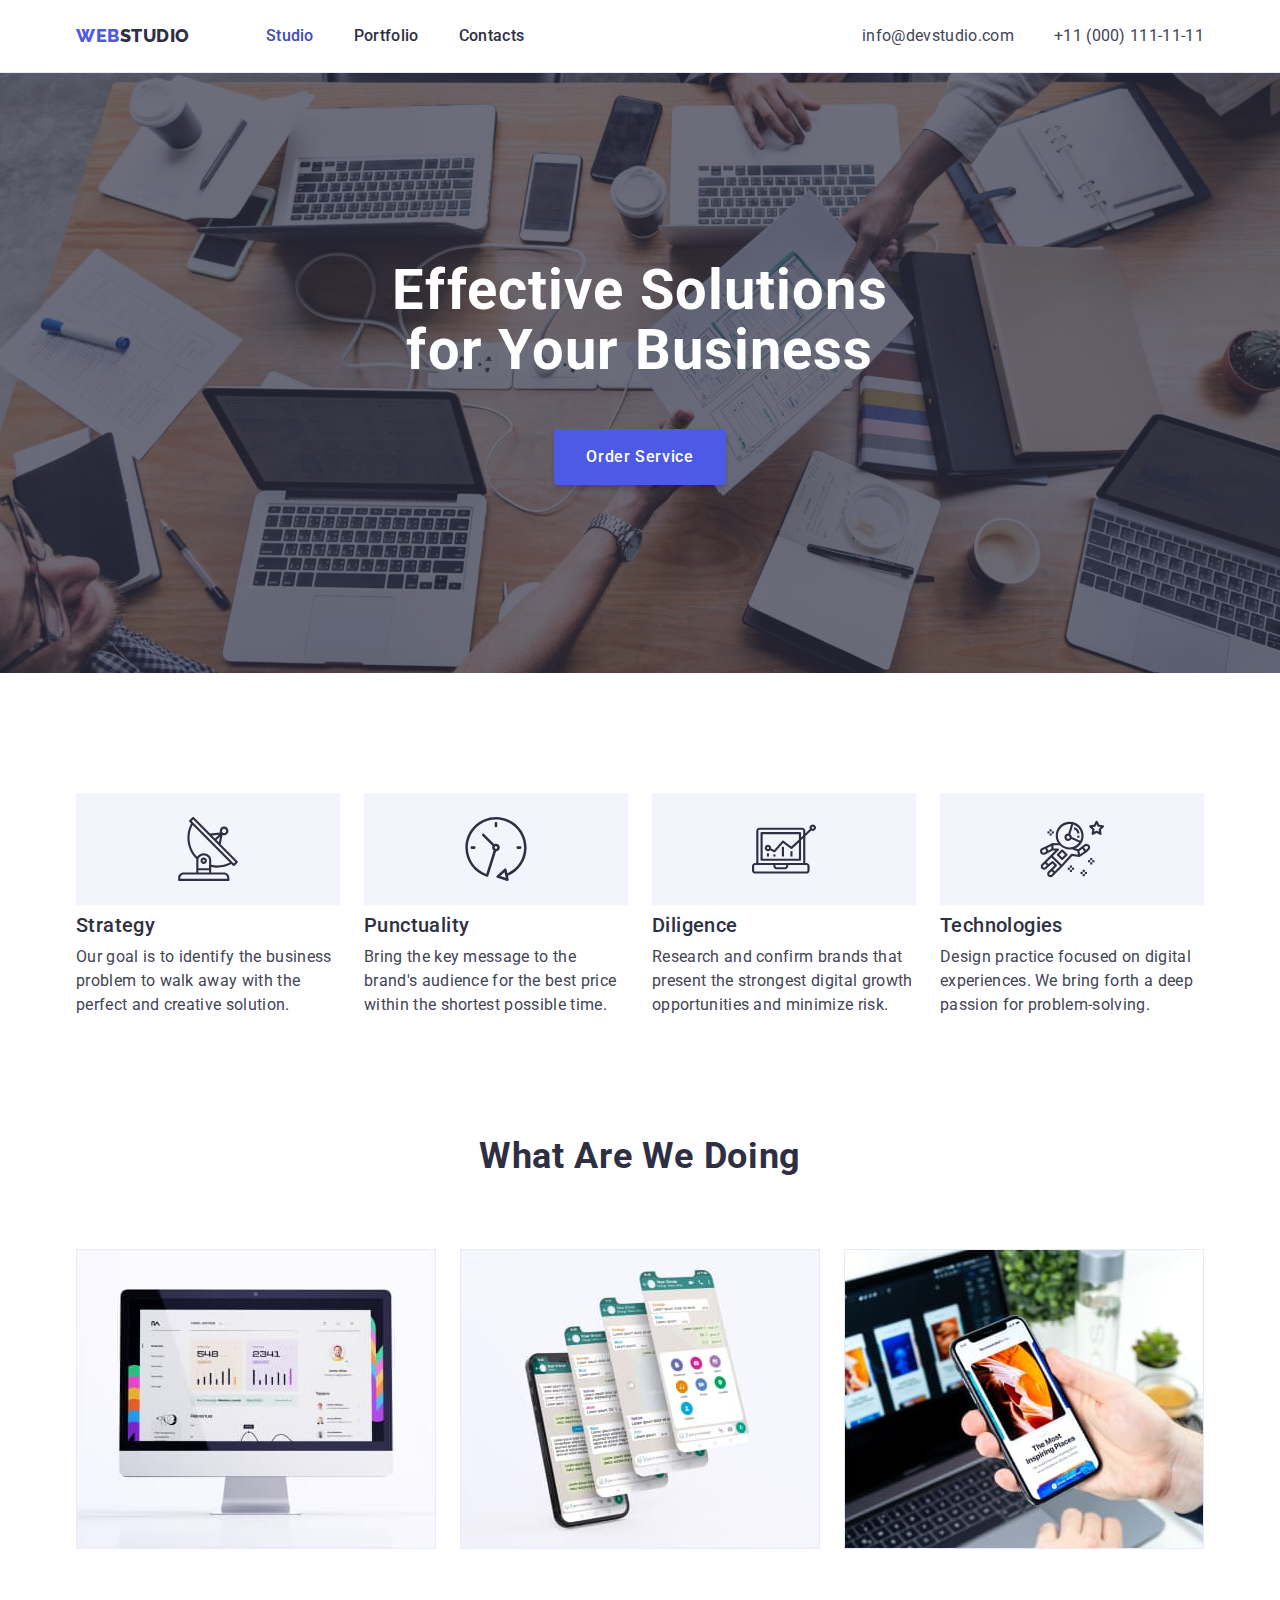
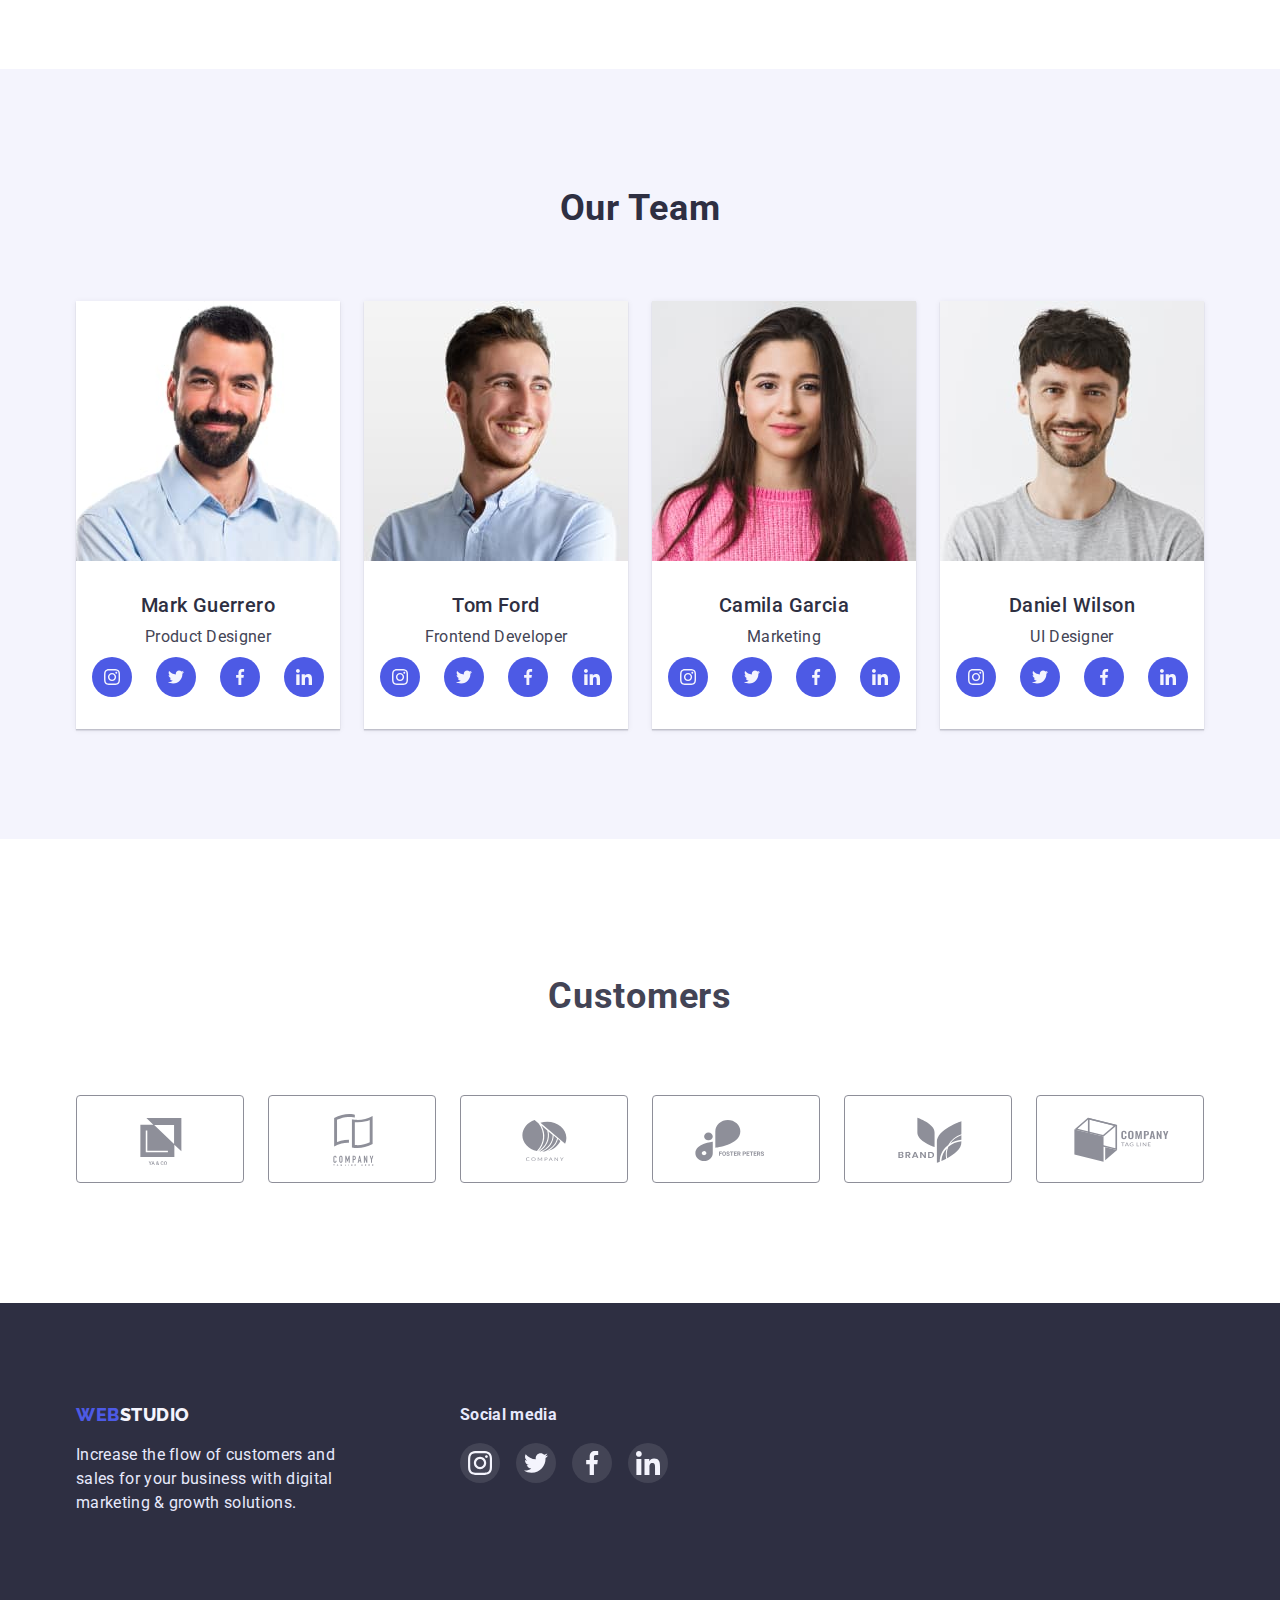
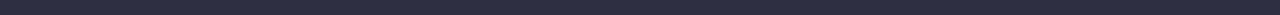
==== index.html @ d5dca43d "Initial commit" ====
<!DOCTYPE html>
<html lang="en">
  <head>
    <meta charset="UTF-8" />
    <meta http-equiv="X-UA-Compatible" content="IE=edge" />
    <meta name="viewport" content="width=device-width, initial-scale=1.0" />
    <link rel="preconnect" href="https://fonts.googleapis.com" />
    <link rel="preconnect" href="https://fonts.gstatic.com" crossorigin />
    <link
      href="https://fonts.googleapis.com/css2?family=Raleway:wght@800&family=Roboto:wght@400;500;700&display=swap"
      rel="stylesheet"
    />
    <title>Document</title>
    <link
      rel="stylesheet"
      href="https://cdnjs.cloudflare.com/ajax/libs/modern-normalize/1.1.0/modern-normalize.min.css"
    />
    <link rel="stylesheet" href="./css/styles.css" />
  </head>
  <body>
    <!-- Header -->
    <header class="header">
      <div class="header-container container">
        <nav class="header-nav">
          <!-- Logo -->
          <a href="./index.html" class="logo"
            ><span class="logo-accent">Web</span>Studio</a
          >
          <!-- Navigation -->

          <ul class="site-nav list">
            <li>
              <a class="site-nav-link current" href="./index.html">Studio</a>
            </li>
            <li>
              <a class="site-nav-link" href="./portfolio.html">Portfolio</a>
            </li>
            <li><a class="site-nav-link" href="">Contacts</a></li>
          </ul>
        </nav>
        <!-- Contacts -->
        <address class="address">
          <ul class="contacts list">
            <li>
              <a class="email" href="mailto:info@devstudio.com"
                >info@devstudio.com</a
              >
            </li>
            <li>
              <a class="phone" href="tel:+110001111111">+11 (000) 111-11-11</a>
            </li>
          </ul>
        </address>
      </div>
    </header>
    <main>
      <!-- Section hero-->
      <section class="hero-img hero">
        <div class="container">
          <h1 class="hero-title">Effective Solutions for Your Business</h1>
          <button class="hero-button" type="button">Order Service</button>
        </div>
      </section>
      <!-- Section 1 -->
      <section class="section">
        <div class="container">
          <h2 class="visually-hidden">Features</h2>
          <ul class="features list">
            <li>
              <div class="feature-icon">
                <svg width="64px" height="64px" class="svg-feature">
                  <use href="./images/icons.svg#icon-antenna"></use>
                </svg>
              </div>
              <h3 class="feature-title">Strategy</h3>
              <p class="feature-text">
                Our goal is to identify the business problem to walk away with
                the perfect and creative solution.
              </p>
            </li>
            <li>
              <div class="feature-icon">
                <svg width="64px" height="64px" class="svg-feature">
                  <use href="./images/icons.svg#icon-clock"></use>
                </svg>
              </div>
              <h3 class="feature-title">Punctuality</h3>
              <p class="feature-text">
                Bring the key message to the brand's audience for the best price
                within the shortest possible time.
              </p>
            </li>
            <li>
              <div class="feature-icon">
                <svg width="64px" height="64px" class="svg-feature">
                  <use href="./images/icons.svg#icon-diagram"></use>
                </svg>
              </div>
              <h3 class="feature-title">Diligence</h3>
              <p class="feature-text">
                Research and confirm brands that present the strongest digital
                growth opportunities and minimize risk.
              </p>
            </li>
            <li>
              <div class="feature-icon">
                <svg width="64px" height="64px" class="svg-feature">
                  <use href="./images/icons.svg#icon-astronaut"></use>
                </svg>
              </div>
              <h3 class="feature-title">Technologies</h3>
              <p class="feature-text">
                Design practice focused on digital experiences. We bring forth a
                deep passion for problem-solving.
              </p>
            </li>
          </ul>
        </div>
      </section>
      <!-- Section 2 -->
      <section class="work section">
        <div class="container">
          <h2 class="work-title">What are we doing</h2>
          <ul class="work-list list">
            <li>
              <img
                src="./images/img1.jpg"
                alt="computer monitor"
                width="360"
                height="300"
              />
            </li>
            <li>
              <img
                src="./images/img2.jpg"
                alt="app screenshots"
                width="360"
                height="300"
              />
            </li>
            <li>
              <img
                src="./images/img3.jpg"
                alt="cellphone"
                width="360"
                height="300"
              />
            </li>
          </ul>
        </div>
      </section>
      <!-- Section 3 -->
      <section class="team-section section">
        <div class="container">
          <h2 class="team-title">Our Team</h2>
          <ul class="team-list list">
            <li class="team-member-card">
              <img
                src="./images/img4.jpg"
                alt="Team member 1"
                width="264"
                height="260"
              />
              <div class="team-member-info">
                <h3 class="team-member-name">Mark Guerrero</h3>
                <p class="team-member-job">Product Designer</p>
              </div>
              <div class="media-team-list">
                <ul class="media-team list">
                  <li class="media-team-icon">
                    <a href="" class="media-team-link">
                      <svg width="16px" height="16px">
                        <use href="./images/icons.svg#icon-instagram"></use>
                      </svg>
                    </a>
                  </li>
                  <li class="media-team-icon">
                    <a href="" class="media-team-link">
                      <svg width="16px" height="16px">
                        <use href="./images/icons.svg#icon-twitter"></use>
                      </svg>
                    </a>
                  </li>
                  <li class="media-team-icon">
                    <a href="" class="media-team-link">
                      <svg width="16px" height="16px">
                        <use href="./images/icons.svg#icon-facebook"></use>
                      </svg>
                    </a>
                  </li>
                  <li class="media-team-icon">
                    <a href="" class="media-team-link">
                      <svg width="16px" height="16px">
                        <use href="./images/icons.svg#icon-linkedin"></use>
                      </svg>
                    </a>
                  </li>
                </ul>
              </div>
            </li>
            <li class="team-member-card">
              <img
                src="./images/img5.jpg"
                alt="Team member 2"
                width="264"
                height="260"
              />
              <div class="team-member-info">
                <h3 class="team-member-name">Tom Ford</h3>
                <p class="team-member-job">Frontend Developer</p>
              </div>
              <div class="media-team-list">
                <ul class="media-team list">
                  <li class="media-team-icon">
                    <a href="" class="media-team-link">
                      <svg width="16px" height="16px">
                        <use href="./images/icons.svg#icon-instagram"></use>
                      </svg>
                    </a>
                  </li>
                  <li class="media-team-icon">
                    <a href="" class="media-team-link">
                      <svg width="16px" height="16px">
                        <use href="./images/icons.svg#icon-twitter"></use>
                      </svg>
                    </a>
                  </li>
                  <li class="media-team-icon">
                    <a href="" class="media-team-link">
                      <svg width="16px" height="16px">
                        <use href="./images/icons.svg#icon-facebook"></use>
                      </svg>
                    </a>
                  </li>
                  <li class="media-team-icon">
                    <a href="" class="media-team-link">
                      <svg width="16px" height="16px">
                        <use href="./images/icons.svg#icon-linkedin"></use>
                      </svg>
                    </a>
                  </li>
                </ul>
              </div>
            </li>
            <li class="team-member-card">
              <img
                src="./images/img6.jpg"
                alt="Team member 3"
                width="264"
                height="260"
              />
              <div class="team-member-info">
                <h3 class="team-member-name">Camila Garcia</h3>
                <p class="team-member-job">Marketing</p>
              </div>
              <div class="media-team-list">
                <ul class="media-team list">
                  <li class="media-team-icon">
                    <a href="" class="media-team-link">
                      <svg width="16px" height="16px">
                        <use href="./images/icons.svg#icon-instagram"></use>
                      </svg>
                    </a>
                  </li>
                  <li class="media-team-icon">
                    <a href="" class="media-team-link">
                      <svg width="16px" height="16px">
                        <use href="./images/icons.svg#icon-twitter"></use>
                      </svg>
                    </a>
                  </li>
                  <li class="media-team-icon">
                    <a href="" class="media-team-link">
                      <svg width="16px" height="16px">
                        <use href="./images/icons.svg#icon-facebook"></use>
                      </svg>
                    </a>
                  </li>
                  <li class="media-team-icon">
                    <a href="" class="media-team-link">
                      <svg width="16px" height="16px">
                        <use href="./images/icons.svg#icon-linkedin"></use>
                      </svg>
                    </a>
                  </li>
                </ul>
              </div>
            </li>
            <li class="team-member-card">
              <img
                src="./images/img7.jpg"
                alt="Team member 4"
                width="264"
                height="260"
              />
              <div class="team-member-info">
                <h3 class="team-member-name">Daniel Wilson</h3>
                <p class="team-member-job">UI Designer</p>
              </div>
              <div class="media-team-list">
                <ul class="media-team list">
                  <li class="media-team-icon">
                    <a href="" class="media-team-link">
                      <svg width="16px" height="16px">
                        <use href="./images/icons.svg#icon-instagram"></use>
                      </svg>
                    </a>
                  </li>
                  <li class="media-team-icon">
                    <a href="" class="media-team-link">
                      <svg width="16px" height="16px">
                        <use href="./images/icons.svg#icon-twitter"></use>
                      </svg>
                    </a>
                  </li>
                  <li class="media-team-icon">
                    <a href="" class="media-team-link">
                      <svg width="16px" height="16px">
                        <use href="./images/icons.svg#icon-facebook"></use>
                      </svg>
                    </a>
                  </li>
                  <li class="media-team-icon">
                    <a href="" class="media-team-link">
                      <svg width="16px" height="16px">
                        <use href="./images/icons.svg#icon-linkedin"></use>
                      </svg>
                    </a>
                  </li>
                </ul>
              </div>
            </li>
          </ul>
        </div>
      </section>
    </main>
    <!-- Customers -->
    <section class="customers-section section">
      <div class="container">
        <h2 class="customers-title">Customers</h2>
        <ul class="customers list">
          <li class="customers-item">
            <a href="" class="customers-link">
              <svg width="104px" height="56px">
                <use href="./images/icons.svg#icon-Logo1"></use>
              </svg>
            </a>
          </li>
          <li class="customers-item">
            <a href="" class="customers-link">
              <svg width="104px" height="56px">
                <use href="./images/icons.svg#icon-Logo2"></use>
              </svg>
            </a>
          </li>
          <li class="customers-item">
            <a href="" class="customers-link">
              <svg width="104px" height="56px">
                <use href="./images/icons.svg#icon-Logo3"></use>
              </svg>
            </a>
          </li>
          <li class="customers-item">
            <a href="" class="customers-link">
              <svg width="104px" height="56px">
                <use href="./images/icons.svg#icon-Logo4"></use>
              </svg>
            </a>
          </li>
          <li class="customers-item">
            <a href="" class="customers-link">
              <svg width="104px" height="56px">
                <use href="./images/icons.svg#icon-Logo5"></use>
              </svg>
            </a>
          </li>
          <li class="customers-item">
            <a href="" class="customers-link">
              <svg width="104px" height="56px">
                <use href="./images/icons.svg#icon-Logo6"></use>
              </svg>
            </a>
          </li>
        </ul>
      </div>
    </section>
    <!-- Footer -->
    <footer class="page-footer">
      <div class="footer-container container">
        <div class="footer-info">
          <a href="./index.html" class="logo-footer"
            ><span class="logo-accent">Web</span>Studio</a
          >
          <p class="footer-text">
            Increase the flow of customers and sales for your business with
            digital marketing & growth solutions.
          </p>
        </div>
        <div class="media-footer">
          <p class="media-footer-title"><strong>Social media</strong></p>
          <ul class="media-footer-list list">
            <li class="media-footer-icon">
              <a href="" class="media-footer-link">
                <svg width="24px" height="24px">
                  <use href="./images/icons.svg#icon-instagram"></use>
                </svg>
              </a>
            </li>
            <li class="media-footer-icon">
              <a href="" class="media-footer-link">
                <svg width="24px" height="24px">
                  <use href="./images/icons.svg#icon-twitter"></use>
                </svg>
              </a>
            </li>
            <li class="media-footer-icon">
              <a href="" class="media-footer-link">
                <svg width="24px" height="24px">
                  <use href="./images/icons.svg#icon-facebook"></use>
                </svg>
              </a>
            </li>
            <li class="media-footer-icon">
              <a href="" class="media-footer-link">
                <svg width="24px" height="24px">
                  <use href="./images/icons.svg#icon-linkedin"></use>
                </svg>
              </a>
            </li>
          </ul>
        </div>
      </div>
    </footer>
  </body>
</html>
---- css/styles.css ----
:root {
  --brand-color: #4d5ae5;
  --pressed-state: #404bbf;
  --dark: #2e2f42;
  --success: #31d0aa;
  --text: #434455;
  --subtle-text: #8e8f99;
  --accent: #e7e9fc;
  --light: #f4f4fd;
  --background: #ffffff;
  --white-text: #ffffff;
}

html {
  box-sizing: border-box;
}
*,
*::before,
*::after {
  box-sizing: inherit;
}
button {
  cursor: pointer;
}
address {
  font-style: normal;
}
img {
  display: block;
  max-width: 100%;
  height: auto;
}
body {
  font-family: 'Roboto', sans-serif;
  background-color: var(--background);
  color: var(--text);
}
ul {
  margin: 0;
  padding-left: 0;
}
p,
h1,
h2,
h3,
h4,
h5,
h6 {
  margin: 0;
}
.list {
  text-decoration: none;
  list-style: none;
}
.visually-hidden {
  position: absolute;
  white-space: nowrap;
  width: 1px;
  height: 1px;
  overflow: hidden;
  border: 0;
  padding: 0;
  clip: rect(0 0 0 0);
  clip-path: inset(50%);
  margin: -1px;
}
.container {
  max-width: 1158px;
  padding: 0 15px;
  margin: 0 auto;
}
.section {
  padding-top: 120px;
  padding-bottom: 120px;
}

/* Header */

.header {
  border-bottom: 1px solid var(--accent);
}
.header-container {
  display: flex;
  align-items: center;
}
.header-nav {
  display: flex;
  align-items: center;
}
.site-nav {
  display: flex;
  gap: 40px;
  margin-left: 76px;
}
.site-nav-link:hover,
.site-nav-link:focus,
.site-nav-link.current {
  color: var(--pressed-state);
  text-decoration: none;
}
.logo {
  padding-top: 24px;
  padding-bottom: 24px;
  color: var(--dark);
  text-decoration: none;
  font-family: Raleway;
  font-size: 18px;
  font-weight: 800;
  line-height: 1.33;
  letter-spacing: 0.03em;
  text-align: left;
  text-transform: uppercase;
}
.logo-accent {
  color: var(--brand-color);
  font-family: Raleway;
  font-size: 18px;
  font-weight: 800;
  line-height: 1.33;
  letter-spacing: 0.03em;
  text-align: left;
  text-transform: uppercase;
}
.site-nav-link {
  padding-top: 24px;
  padding-bottom: 24px;
  color: var(--dark);
  text-decoration: none;
  font-size: 16px;
  font-weight: 500;
  line-height: 1.5;
  letter-spacing: 0.02em;
  text-align: left;
}

/* Contacts */

.address {
  display: flex;
  align-items: center;
  margin-left: auto;
  gap: 40px;
}
.contacts {
  display: flex;
  gap: 40px;
}
.contacts .email {
  padding-top: 24px;
  padding-bottom: 24px;
  color: var(--text);
  font-size: 16px;
  font-weight: 400;
  line-height: 1.5;
  letter-spacing: 0.02em;
  text-align: left;
  text-decoration: none;
  font-style: normal;
}
.contacts .phone {
  padding-top: 24px;
  padding-bottom: 24px;
  color: var(--text);
  font-size: 16px;
  font-weight: 400;
  line-height: 1.5;
  letter-spacing: 0.02em;
  text-align: left;
  text-decoration: none;
  font-style: normal;
}
.contacts .email:hover,
.contacts .email:focus {
  color: var(--pressed-state);
}
.contacts .phone:hover,
.contacts .phone:focus {
  color: var(--pressed-state);
}

/* Section hero */

.hero {
  padding-top: 188px;
  padding-bottom: 188px;
  background-color: var(--dark);
}
.hero-img {
  height: 600px;
  max-width: 1440px;
  margin-right: auto;
  margin-left: auto;
  background-image: linear-gradient(
      rgba(46, 47, 66, 0.7),
      rgba(46, 47, 66, 0.7) 100%
    ),
    url(../images/people-office.jpg);
}
.hero-title {
  margin-left: auto;
  margin-right: auto;
  width: 496px;
  color: var(--white-text);
  font-size: 56px;
  line-height: 1.07;
  letter-spacing: 0.02em;
  text-align: center;
}

.hero-button {
  padding: 16px 32px;
  margin-top: 48px;
  margin-left: auto;
  margin-right: auto;
  display: block;
  border: none;
  color: var(--white-text);
  background-color: var(--brand-color);
  font-family: inherit;
  font-size: 16px;
  font-weight: 500;
  line-height: 1.5;
  letter-spacing: 0.04em;
  text-align: center;
  cursor: pointer;
  border-radius: 4px;
  box-shadow: 0px 4px 4px 0px #00000026;
}
.hero-button:hover,
.hero-button:focus {
  background-color: var(--pressed-state);
}

/*--- Section 1 ---*/

.features {
  display: flex;
  gap: 24px;
}
.feature-icon {
  display: flex;
  justify-content: center;
  align-items: center;
  height: 112px;
  background-color: var(--light);
}
.svg-feature {
  fill: var(--dark);
}
.feature-title {
  margin-top: 8px;
  color: var(--dark);
  font-size: 20px;
  font-weight: 500;
  line-height: 1.2;
  letter-spacing: 0.02em;
  text-align: left;
}
.feature-text {
  width: 264px;
  margin-top: 8px;
  color: var(--text);
  font-size: 16px;
  line-height: 1.5;
  letter-spacing: 0.02em;
  text-align: left;
}

/*--- Section 2 What we are doing ---*/
.work {
  padding-top: 0px;
}
.work-list {
  display: flex;
  margin: 0;
  gap: 24px;
}
.work-title {
  margin-bottom: 72px;
  color: var(--dark);
  font-size: 36px;
  line-height: 1.11;
  letter-spacing: 0.02em;
  text-align: center;
  text-transform: capitalize;
}

/*--- Section 3 Team section ---*/

.team-section {
  background-color: var(--light);
  padding-bottom: 110px;
}
.team-list {
  padding-top: 120px;
  padding-bottom: 120px;
  display: flex;
  padding: 0;
  margin: 0;
  gap: 24px;
}
.team-title {
  margin-bottom: 72px;
  color: var(--dark);
  font-size: 36px;
  line-height: 1.11;
  letter-spacing: 0.02em;
  text-align: center;
}
.team-member-card {
  background-color: var(--background);
  box-shadow: 0px 2px 1px 0px #2e2f4214, 0px 1px 1px 0px #2e2f4229,
    0px 1px 6px 0px #2e2f4214;
}
.team-member-info {
  padding-top: 32px;
}
.team-member-name {
  margin-bottom: 8px;
  color: var(--dark);
  font-size: 20px;
  font-weight: 500;
  line-height: 1.2;
  letter-spacing: 0.02em;
  text-align: center;
}
.team-member-job {
  font-size: 16px;
  line-height: 1.5;
  letter-spacing: 0.02em;
  text-align: center;
}
.media-team-list {
  padding-bottom: 32px;
}
.media-team {
  display: flex;
  gap: 24px;
  margin-top: 8px;
  justify-content: center;
}
.media-team-icon {
  height: 40px;
  width: 40px;
  border-radius: 50%;
  background-color: var(--brand-color);
}

.media-team-link {
  display: flex;
  justify-content: center;
  align-items: center;
  width: 100%;
  height: 100%;
  fill: var(--light);
}
.media-team-link:hover,
.media-team-link:focus {
  background-color: var(--pressed-state);
  border-radius: 50%;
}
/* --- Customers--- */

.customers-section {
  padding-top: 130px;
}
.customers-title {
  margin-bottom: 72px;
  font-size: 36px;
  font-weight: 700;
  line-height: 1.5;
  letter-spacing: 0.02em;
  text-align: center;
}
.customers {
  display: flex;
  gap: 24px;
}
.customers-item {
  display: flex;
  width: 168px;
  height: 88px;
}
.customers-link {
  display: flex;
  justify-content: center;
  align-items: center;
  width: 100%;
  height: 100%;
  border: 1px solid #8e8f99;
  border-radius: 4px;
  fill: var(--subtle-text);
}
.customers-link:hover,
.customers-link:focus {
  fill: var(--pressed-state);
  border: 1px solid var(--pressed-state);
}

/*--- Footer ---*/

.page-footer {
  padding-top: 100px;
  padding-bottom: 100px;
  background-color: var(--dark);
  color: var(--accent);
  font-size: 16px;
  line-height: 1.5;
  letter-spacing: 0.02em;
  text-align: left;
}
.logo-footer {
  margin-bottom: 16px;
  display: inline-block;
  color: var(--light);
  font-family: Raleway;
  font-size: 18px;
  font-weight: 800;
  line-height: 1.16;
  letter-spacing: 0.03em;
  text-align: left;
  text-decoration: none;
  text-transform: uppercase;
}
.footer-text {
  width: 264px;
}
.footer-container {
  display: flex;
}
.media-footer {
  margin-left: 120px;
  display: flex;
  flex-direction: column;
  gap: 16px;
}
.media-footer-title {
  font-size: 16px;
  font-weight: 500;
  line-height: 1.5;
  letter-spacing: 0.02em;
  text-align: left;
}
.media-footer-list {
  display: flex;
  gap: 16px;
}
.media-footer-icon {
  height: 40px;
  width: 40px;
  border-radius: 50%;
  background-color: rgba(100%, 100%, 100%, 10%);
}
.media-footer-link {
  display: flex;
  justify-content: center;
  align-items: center;
  width: 100%;
  height: 100%;
  fill: var(--light);
}
.media-footer-link:hover,
.media-footer-link:focus {
  background-color: var(--success);
  border-radius: 50%;
}

/* Buttons portfolio list */

.portfolio {
  padding-top: 96px;
  padding-bottom: 120px;
}
.btn {
  padding: 12px 24px 12px 24px;
  color: var(--brand-color);
  background-color: var(--accent);
  font-family: inherit;
  font-size: 16px;
  font-weight: 500;
  line-height: 1.5;
  letter-spacing: 0.04em;
  text-align: center;
  cursor: pointer;
  border: none;
  border-radius: 4px;
}
.filter-btn {
  display: flex;
  justify-content: center;
  gap: 24px;
}
.filter-btn .btn:hover,
.filter-btn .btn:focus {
  color: var(--white-text);
  background-color: var(--pressed-state);
  box-shadow: 0px 2px 2px 0px #0000001f, 0px 2px 1px 0px #00000014,
    0px 3px 1px 0px #0000001a;
}

/* Portfolio cards */

.filter-link:hover,
.filter-link:focus {
  box-shadow: 0px 2px 1px 0px #2e2f4214, 0px 1px 1px 0px #2e2f4229,
    0px 1px 6px 0px #2e2f4214;
}
.filter-link {
  text-decoration: none;
}

.cards {
  display: flex;
  flex-wrap: wrap;
  gap: 48px 24px;
  margin-top: 72px;
}
.cards .filter-card {
  flex-basis: calc((100% - (2 * 24px)) / 3);
}
.card-border {
  background-color: var(--background);
  border-left: solid 1px var(--accent);
  border-right: solid 1px var(--accent);
  border-bottom: solid 1px var(--accent);
  border-top: none;
}
.card-wrap {
  padding-left: 16px;
  padding-top: 32px;
  padding-bottom: 32px;
}
.card-title {
  color: var(--dark);
  font-size: 20px;
  font-weight: 500;
  line-height: 1.2;
  letter-spacing: 0.02em;
  text-align: left;
}
.card-text {
  color: var(--text);
  margin-top: 8px;
  font-size: 16px;
  line-height: 1.5;
  letter-spacing: 0.02em;
  text-align: left;
}
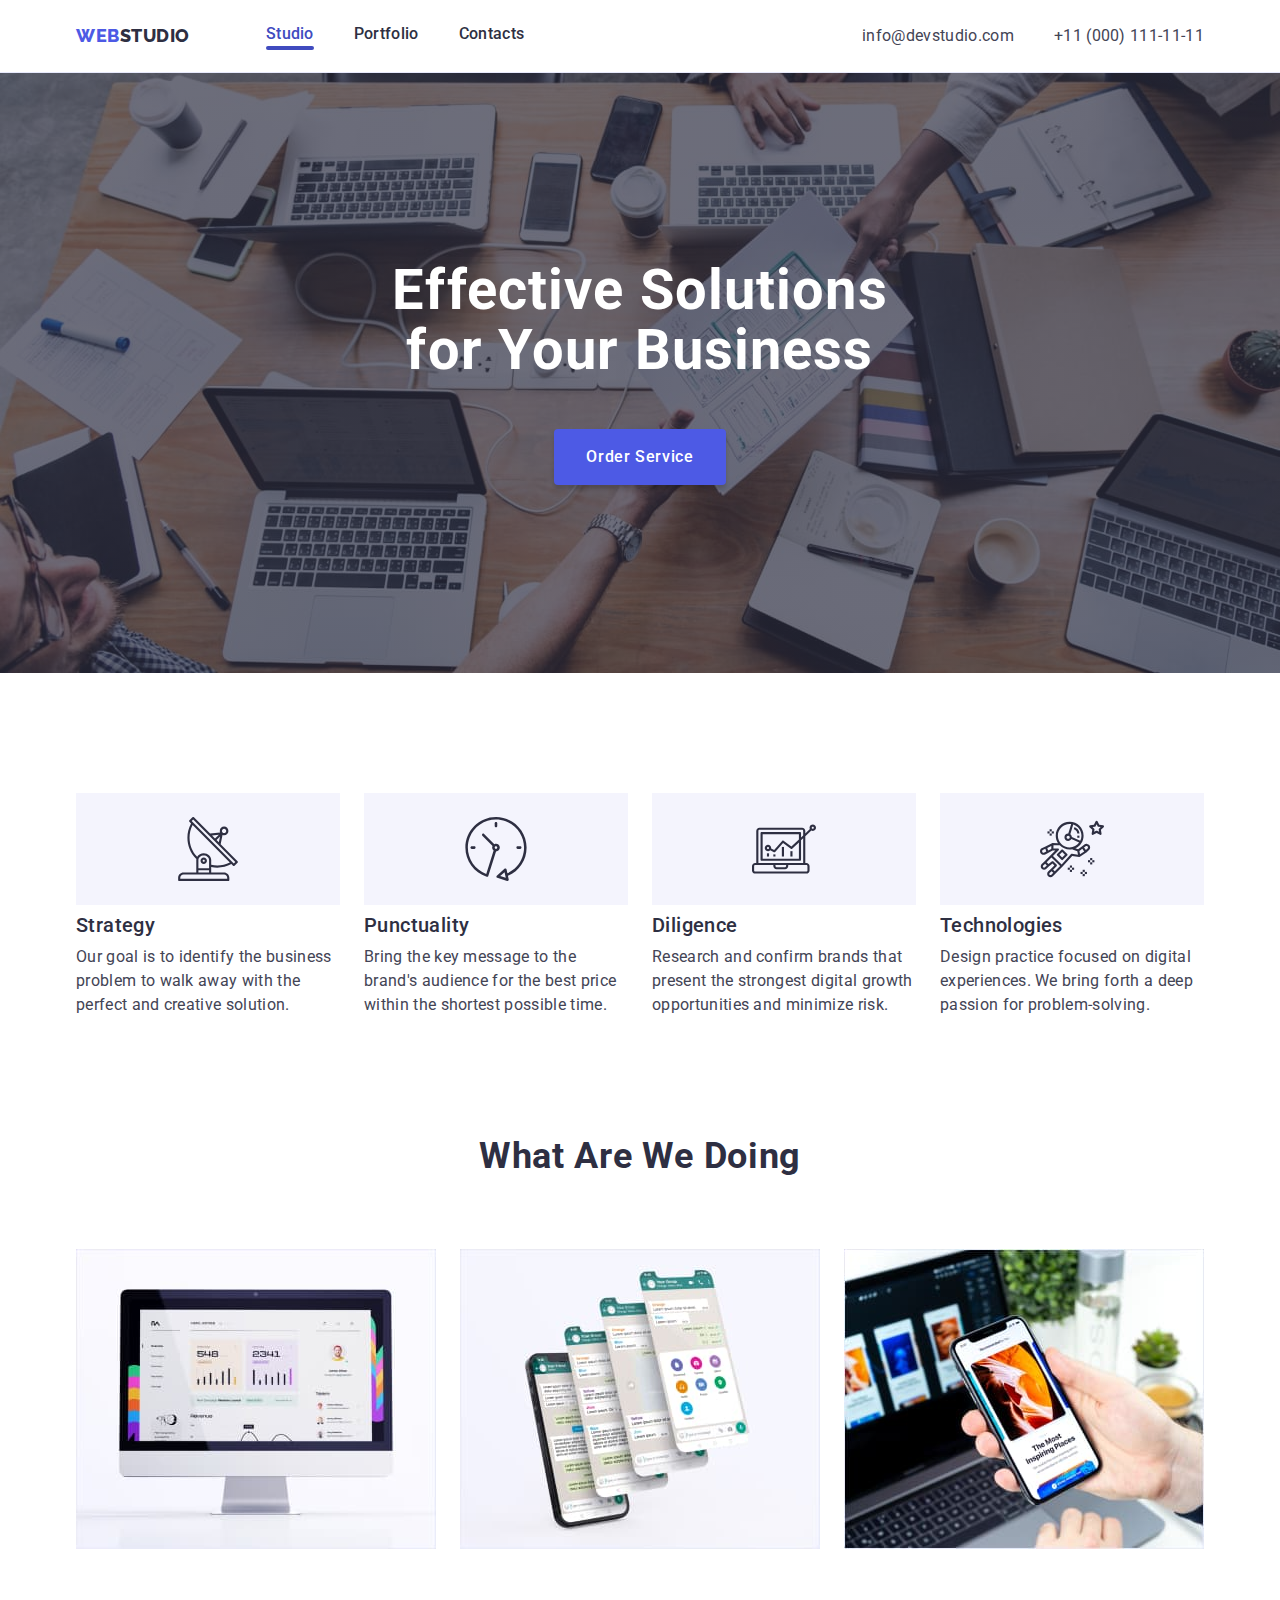
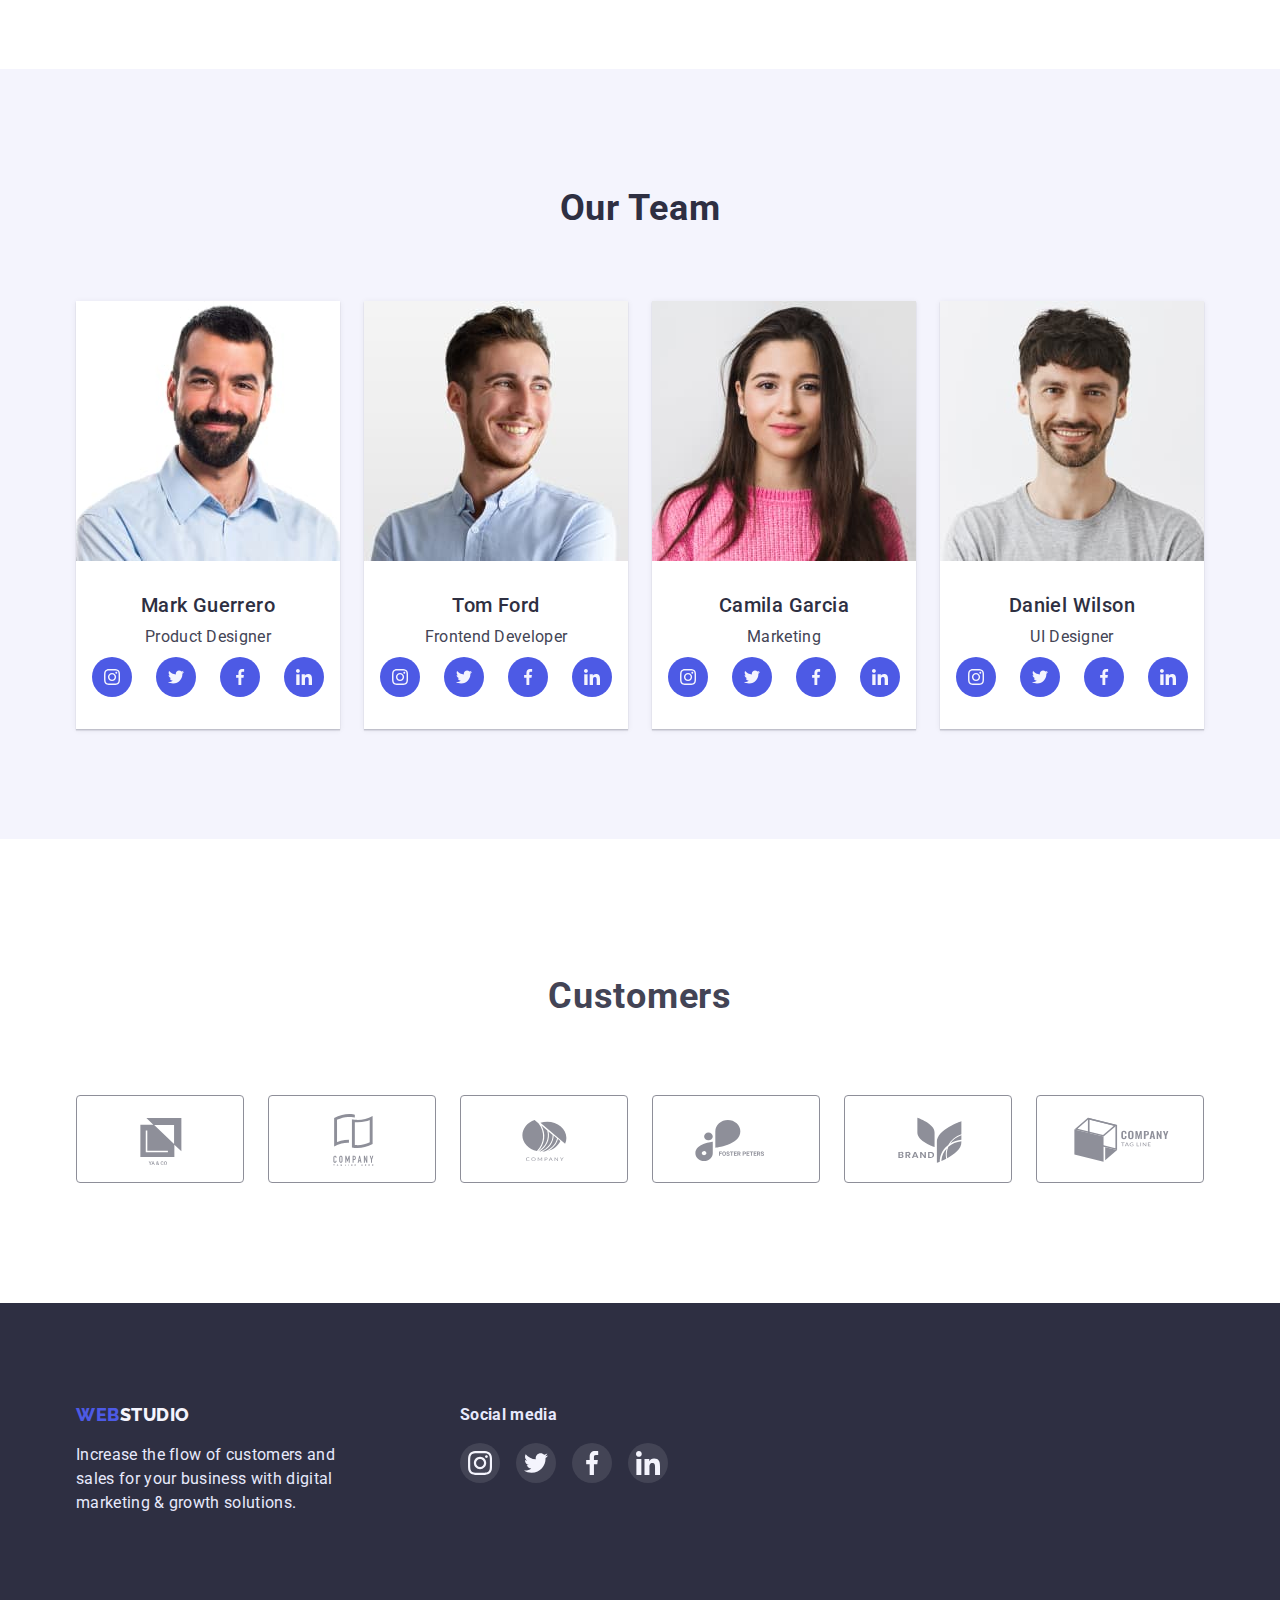
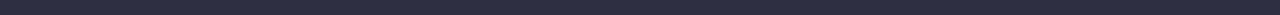
==== commit d95019d1: "update" ====
--- a/index.html
+++ b/index.html
@@ -27,7 +27,6 @@
             ><span class="logo-accent">Web</span>Studio</a
           >
           <!-- Navigation -->
-
           <ul class="site-nav list">
             <li>
               <a class="site-nav-link current" href="./index.html">Studio</a>
@@ -58,7 +57,9 @@
       <section class="hero-img hero">
         <div class="container">
           <h1 class="hero-title">Effective Solutions for Your Business</h1>
-          <button class="hero-button" type="button">Order Service</button>
+          <button class="hero-button" type="button" data-modal-open>
+            Order Service
+          </button>
         </div>
       </section>
       <!-- Section 1 -->
@@ -169,28 +170,44 @@
                 <ul class="media-team list">
                   <li class="media-team-icon">
                     <a href="" class="media-team-link">
-                      <svg width="16px" height="16px">
+                      <svg
+                        width="16px"
+                        height="16px"
+                        class="media-team-icon-svg"
+                      >
                         <use href="./images/icons.svg#icon-instagram"></use>
                       </svg>
                     </a>
                   </li>
                   <li class="media-team-icon">
                     <a href="" class="media-team-link">
-                      <svg width="16px" height="16px">
+                      <svg
+                        width="16px"
+                        height="16px"
+                        class="media-team-icon-svg"
+                      >
                         <use href="./images/icons.svg#icon-twitter"></use>
                       </svg>
                     </a>
                   </li>
                   <li class="media-team-icon">
                     <a href="" class="media-team-link">
-                      <svg width="16px" height="16px">
+                      <svg
+                        width="16px"
+                        height="16px"
+                        class="media-team-icon-svg"
+                      >
                         <use href="./images/icons.svg#icon-facebook"></use>
                       </svg>
                     </a>
                   </li>
                   <li class="media-team-icon">
                     <a href="" class="media-team-link">
-                      <svg width="16px" height="16px">
+                      <svg
+                        width="16px"
+                        height="16px"
+                        class="media-team-icon-svg"
+                      >
                         <use href="./images/icons.svg#icon-linkedin"></use>
                       </svg>
                     </a>
@@ -213,28 +230,44 @@
                 <ul class="media-team list">
                   <li class="media-team-icon">
                     <a href="" class="media-team-link">
-                      <svg width="16px" height="16px">
+                      <svg
+                        width="16px"
+                        height="16px"
+                        class="media-team-icon-svg"
+                      >
                         <use href="./images/icons.svg#icon-instagram"></use>
                       </svg>
                     </a>
                   </li>
                   <li class="media-team-icon">
                     <a href="" class="media-team-link">
-                      <svg width="16px" height="16px">
+                      <svg
+                        width="16px"
+                        height="16px"
+                        class="media-team-icon-svg"
+                      >
                         <use href="./images/icons.svg#icon-twitter"></use>
                       </svg>
                     </a>
                   </li>
                   <li class="media-team-icon">
                     <a href="" class="media-team-link">
-                      <svg width="16px" height="16px">
+                      <svg
+                        width="16px"
+                        height="16px"
+                        class="media-team-icon-svg"
+                      >
                         <use href="./images/icons.svg#icon-facebook"></use>
                       </svg>
                     </a>
                   </li>
                   <li class="media-team-icon">
                     <a href="" class="media-team-link">
-                      <svg width="16px" height="16px">
+                      <svg
+                        width="16px"
+                        height="16px"
+                        class="media-team-icon-svg"
+                      >
                         <use href="./images/icons.svg#icon-linkedin"></use>
                       </svg>
                     </a>
@@ -257,28 +290,44 @@
                 <ul class="media-team list">
                   <li class="media-team-icon">
                     <a href="" class="media-team-link">
-                      <svg width="16px" height="16px">
+                      <svg
+                        width="16px"
+                        height="16px"
+                        class="media-team-icon-svg"
+                      >
                         <use href="./images/icons.svg#icon-instagram"></use>
                       </svg>
                     </a>
                   </li>
                   <li class="media-team-icon">
                     <a href="" class="media-team-link">
-                      <svg width="16px" height="16px">
+                      <svg
+                        width="16px"
+                        height="16px"
+                        class="media-team-icon-svg"
+                      >
                         <use href="./images/icons.svg#icon-twitter"></use>
                       </svg>
                     </a>
                   </li>
                   <li class="media-team-icon">
                     <a href="" class="media-team-link">
-                      <svg width="16px" height="16px">
+                      <svg
+                        width="16px"
+                        height="16px"
+                        class="media-team-icon-svg"
+                      >
                         <use href="./images/icons.svg#icon-facebook"></use>
                       </svg>
                     </a>
                   </li>
                   <li class="media-team-icon">
                     <a href="" class="media-team-link">
-                      <svg width="16px" height="16px">
+                      <svg
+                        width="16px"
+                        height="16px"
+                        class="media-team-icon-svg"
+                      >
                         <use href="./images/icons.svg#icon-linkedin"></use>
                       </svg>
                     </a>
@@ -301,28 +350,44 @@
                 <ul class="media-team list">
                   <li class="media-team-icon">
                     <a href="" class="media-team-link">
-                      <svg width="16px" height="16px">
+                      <svg
+                        width="16px"
+                        height="16px"
+                        class="media-team-icon-svg"
+                      >
                         <use href="./images/icons.svg#icon-instagram"></use>
                       </svg>
                     </a>
                   </li>
                   <li class="media-team-icon">
                     <a href="" class="media-team-link">
-                      <svg width="16px" height="16px">
+                      <svg
+                        width="16px"
+                        height="16px"
+                        class="media-team-icon-svg"
+                      >
                         <use href="./images/icons.svg#icon-twitter"></use>
                       </svg>
                     </a>
                   </li>
                   <li class="media-team-icon">
                     <a href="" class="media-team-link">
-                      <svg width="16px" height="16px">
+                      <svg
+                        width="16px"
+                        height="16px"
+                        class="media-team-icon-svg"
+                      >
                         <use href="./images/icons.svg#icon-facebook"></use>
                       </svg>
                     </a>
                   </li>
                   <li class="media-team-icon">
                     <a href="" class="media-team-link">
-                      <svg width="16px" height="16px">
+                      <svg
+                        width="16px"
+                        height="16px"
+                        class="media-team-icon-svg"
+                      >
                         <use href="./images/icons.svg#icon-linkedin"></use>
                       </svg>
                     </a>
@@ -341,42 +406,42 @@
         <ul class="customers list">
           <li class="customers-item">
             <a href="" class="customers-link">
-              <svg width="104px" height="56px">
+              <svg width="104px" height="56px" class="customers-svg">
                 <use href="./images/icons.svg#icon-Logo1"></use>
               </svg>
             </a>
           </li>
           <li class="customers-item">
             <a href="" class="customers-link">
-              <svg width="104px" height="56px">
+              <svg width="104px" height="56px" class="customers-svg">
                 <use href="./images/icons.svg#icon-Logo2"></use>
               </svg>
             </a>
           </li>
           <li class="customers-item">
             <a href="" class="customers-link">
-              <svg width="104px" height="56px">
+              <svg width="104px" height="56px" class="customers-svg">
                 <use href="./images/icons.svg#icon-Logo3"></use>
               </svg>
             </a>
           </li>
           <li class="customers-item">
             <a href="" class="customers-link">
-              <svg width="104px" height="56px">
+              <svg width="104px" height="56px" class="customers-svg">
                 <use href="./images/icons.svg#icon-Logo4"></use>
               </svg>
             </a>
           </li>
           <li class="customers-item">
             <a href="" class="customers-link">
-              <svg width="104px" height="56px">
+              <svg width="104px" height="56px" class="customers-svg">
                 <use href="./images/icons.svg#icon-Logo5"></use>
               </svg>
             </a>
           </li>
           <li class="customers-item">
             <a href="" class="customers-link">
-              <svg width="104px" height="56px">
+              <svg width="104px" height="56px" class="customers-svg">
                 <use href="./images/icons.svg#icon-Logo6"></use>
               </svg>
             </a>
@@ -401,28 +466,28 @@
           <ul class="media-footer-list list">
             <li class="media-footer-icon">
               <a href="" class="media-footer-link">
-                <svg width="24px" height="24px">
+                <svg width="24px" height="24px" class="media-footer-svg">
                   <use href="./images/icons.svg#icon-instagram"></use>
                 </svg>
               </a>
             </li>
             <li class="media-footer-icon">
               <a href="" class="media-footer-link">
-                <svg width="24px" height="24px">
+                <svg width="24px" height="24px" class="media-footer-svg">
                   <use href="./images/icons.svg#icon-twitter"></use>
                 </svg>
               </a>
             </li>
             <li class="media-footer-icon">
               <a href="" class="media-footer-link">
-                <svg width="24px" height="24px">
+                <svg width="24px" height="24px" class="media-footer-svg">
                   <use href="./images/icons.svg#icon-facebook"></use>
                 </svg>
               </a>
             </li>
             <li class="media-footer-icon">
               <a href="" class="media-footer-link">
-                <svg width="24px" height="24px">
+                <svg width="24px" height="24px" class="media-footer-svg">
                   <use href="./images/icons.svg#icon-linkedin"></use>
                 </svg>
               </a>
@@ -431,5 +496,15 @@
         </div>
       </div>
     </footer>
+    <div data-modal class="backdrop is-hidden">
+      <div class="modal-window">
+        <button class="modal-btn" data-modal-close>
+          <svg class="modal-close" height="8px" width="8px">
+            <use href="./images/icons.svg#icon-close"></use>
+          </svg>
+        </button>
+      </div>
+    </div>
+    <script src="./js/modal.js"></script>
   </body>
 </html>
--- a/css/styles.css
+++ b/css/styles.css
@@ -9,6 +9,7 @@
   --light: #f4f4fd;
   --background: #ffffff;
   --white-text: #ffffff;
+  --transition: 250ms cubic-bezier(0.4, 0, 0.2, 1);
 }
 
 html {
@@ -98,6 +99,21 @@
   color: var(--pressed-state);
   text-decoration: none;
 }
+.site-nav-link {
+  transition: color var(--transition);
+}
+
+.current::after {
+  justify-content: center;
+  align-items: center;
+  content: '';
+  display: flex;
+  width: 100%;
+  height: 4px;
+  border-radius: 2px;
+  background-color: var(--pressed-state);
+}
+
 .logo {
   padding-top: 24px;
   padding-bottom: 24px;
@@ -177,8 +193,13 @@
 .contacts .phone:focus {
   color: var(--pressed-state);
 }
-
-/* Section hero */
+.contacts .email {
+  transition: color var(--transition);
+}
+.contacts .phone {
+  transition: color var(--transition);
+}
+/*--- Section hero ---*/
 
 .hero {
   padding-top: 188px;
@@ -230,6 +251,9 @@
 .hero-button:focus {
   background-color: var(--pressed-state);
 }
+.hero-button {
+  transition: background-color var(--transition);
+}
 
 /*--- Section 1 ---*/
 
@@ -345,21 +369,26 @@
   border-radius: 50%;
   background-color: var(--brand-color);
 }
-
 .media-team-link {
   display: flex;
   justify-content: center;
   align-items: center;
   width: 100%;
   height: 100%;
-  fill: var(--light);
+  color: var(--light);
+}
+.media-team-icon-svg {
+  fill: currentColor;
 }
 .media-team-link:hover,
 .media-team-link:focus {
   background-color: var(--pressed-state);
   border-radius: 50%;
 }
-/* --- Customers--- */
+.media-team-link {
+  transition: background-color var(--transition);
+}
+/*--- Customers---*/
 
 .customers-section {
   padding-top: 130px;
@@ -389,12 +418,18 @@
   height: 100%;
   border: 1px solid #8e8f99;
   border-radius: 4px;
-  fill: var(--subtle-text);
+  color: var(--subtle-text);
+}
+.customers-svg {
+  fill: currentColor;
 }
 .customers-link:hover,
 .customers-link:focus {
-  fill: var(--pressed-state);
+  color: var(--pressed-state);
   border: 1px solid var(--pressed-state);
+}
+.customers-link {
+  transition: color var(--transition), border var(--transition);
 }
 
 /*--- Footer ---*/
@@ -457,15 +492,76 @@
   align-items: center;
   width: 100%;
   height: 100%;
-  fill: var(--light);
+  color: var(--light);
 }
 .media-footer-link:hover,
 .media-footer-link:focus {
   background-color: var(--success);
   border-radius: 50%;
 }
-
-/* Buttons portfolio list */
+.media-footer-link {
+  transition: background-color var(--transition);
+}
+.media-footer-svg {
+  fill: currentColor;
+}
+
+/*--- Modal ---*/
+
+.is-hidden {
+  visibility: hidden;
+  opacity: 0;
+  pointer-events: none;
+}
+.backdrop {
+  position: fixed;
+  top: 0;
+  left: 0;
+  width: 100%;
+  height: 100%;
+  background-color: rgba(46, 47, 66, 0.4);
+  transition: opacity 300ms linear, visibility 300ms linear;
+}
+.modal-window {
+  position: absolute;
+  height: 576px;
+  width: 408px;
+  left: 50%;
+  top: 50%;
+  transform: translate(-50%, -50%) scale(1);
+  opacity: 1;
+  border-radius: 4px;
+  background-color: #fcfcfc;
+  box-shadow: 0px 2px 1px 0px #00000033, 0px 1px 3px 0px #0000001f,
+    0px 1px 1px 0px #00000024;
+  transition: transform 300ms linear;
+}
+.backdrop.is-hidden .modal-window {
+  transform: translate(-500%, -50%) scale(0);
+}
+.modal-btn {
+  width: 24px;
+  height: 24px;
+  position: relative;
+  display: flex;
+  align-items: center;
+  justify-content: center;
+  top: 24px;
+  left: 360px;
+  background-color: var(--accent);
+  border: 1px solid rgba(0, 0, 0, 0.1);
+  border-radius: 50%;
+}
+.modal-btn:hover,
+.modal-btn:focus {
+  fill: var(--white-text);
+  background-color: var(--pressed-state);
+}
+.modal-btn {
+  transition: background-color var(--transition);
+}
+
+/*--- Buttons portfolio list ---*/
 
 .portfolio {
   padding-top: 96px;
@@ -497,8 +593,11 @@
   box-shadow: 0px 2px 2px 0px #0000001f, 0px 2px 1px 0px #00000014,
     0px 3px 1px 0px #0000001a;
 }
-
-/* Portfolio cards */
+.filter-btn .btn {
+  transition: background-color var(--transition);
+}
+
+/*--- Portfolio cards ---*/
 
 .filter-link:hover,
 .filter-link:focus {
@@ -507,8 +606,8 @@
 }
 .filter-link {
   text-decoration: none;
-}
-
+  transition: background-color var(--transition);
+}
 .cards {
   display: flex;
   flex-wrap: wrap;
@@ -546,3 +645,31 @@
   letter-spacing: 0.02em;
   text-align: left;
 }
+/*--- Card overlay ---*/
+.filter-card-overlay {
+  position: relative;
+  overflow: hidden;
+}
+.overlay-text-wrap {
+  position: absolute;
+  top: 0;
+  left: 0;
+  width: 100%;
+  height: 100%;
+  background-color: var(--brand-color);
+  transform: translateY(100%);
+  transition: var(--transition);
+  transition-property: transform;
+}
+.overlay-text {
+  padding: 40px 32px 164px 32px;
+  color: var(--light);
+  font-size: 16px;
+  font-weight: 400;
+  line-height: 1.5;
+  letter-spacing: 0.02em;
+  text-align: left;
+}
+.filter-link:hover .overlay-text-wrap {
+  transform: translateY(0);
+}
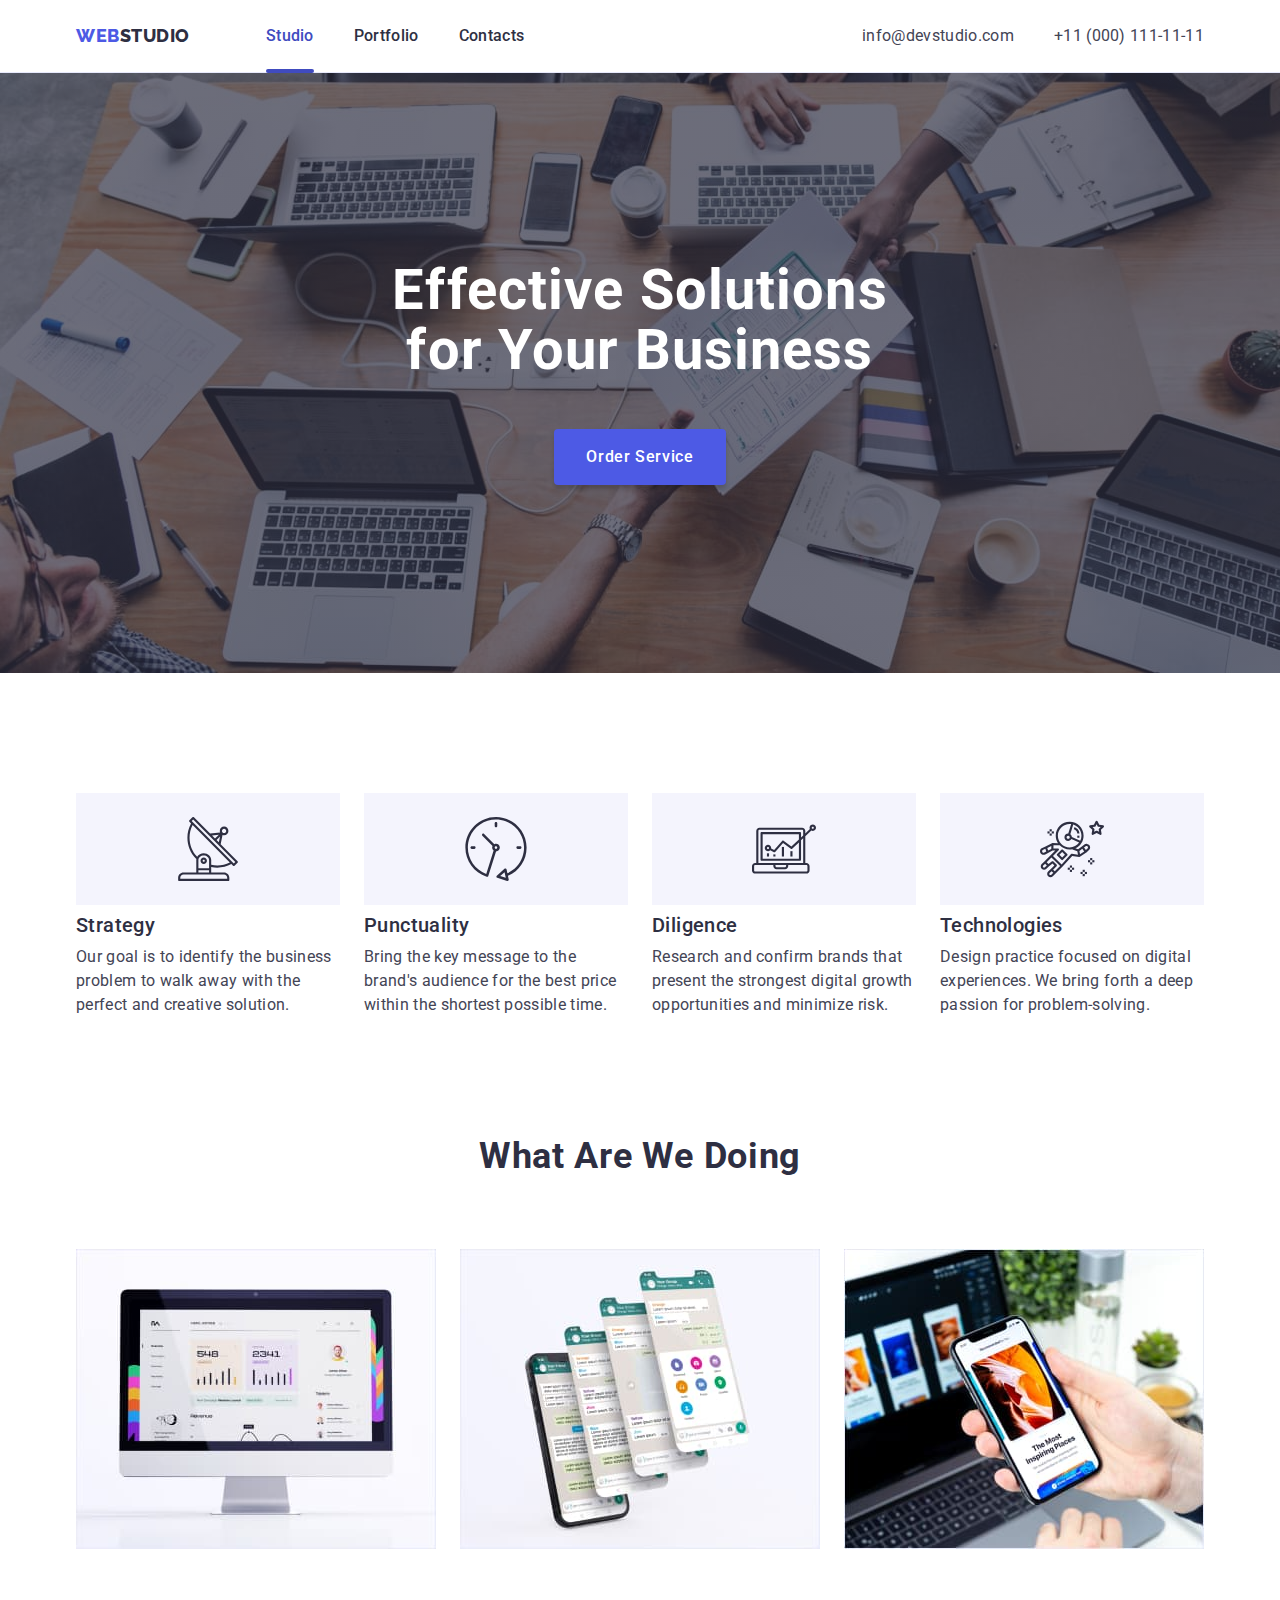
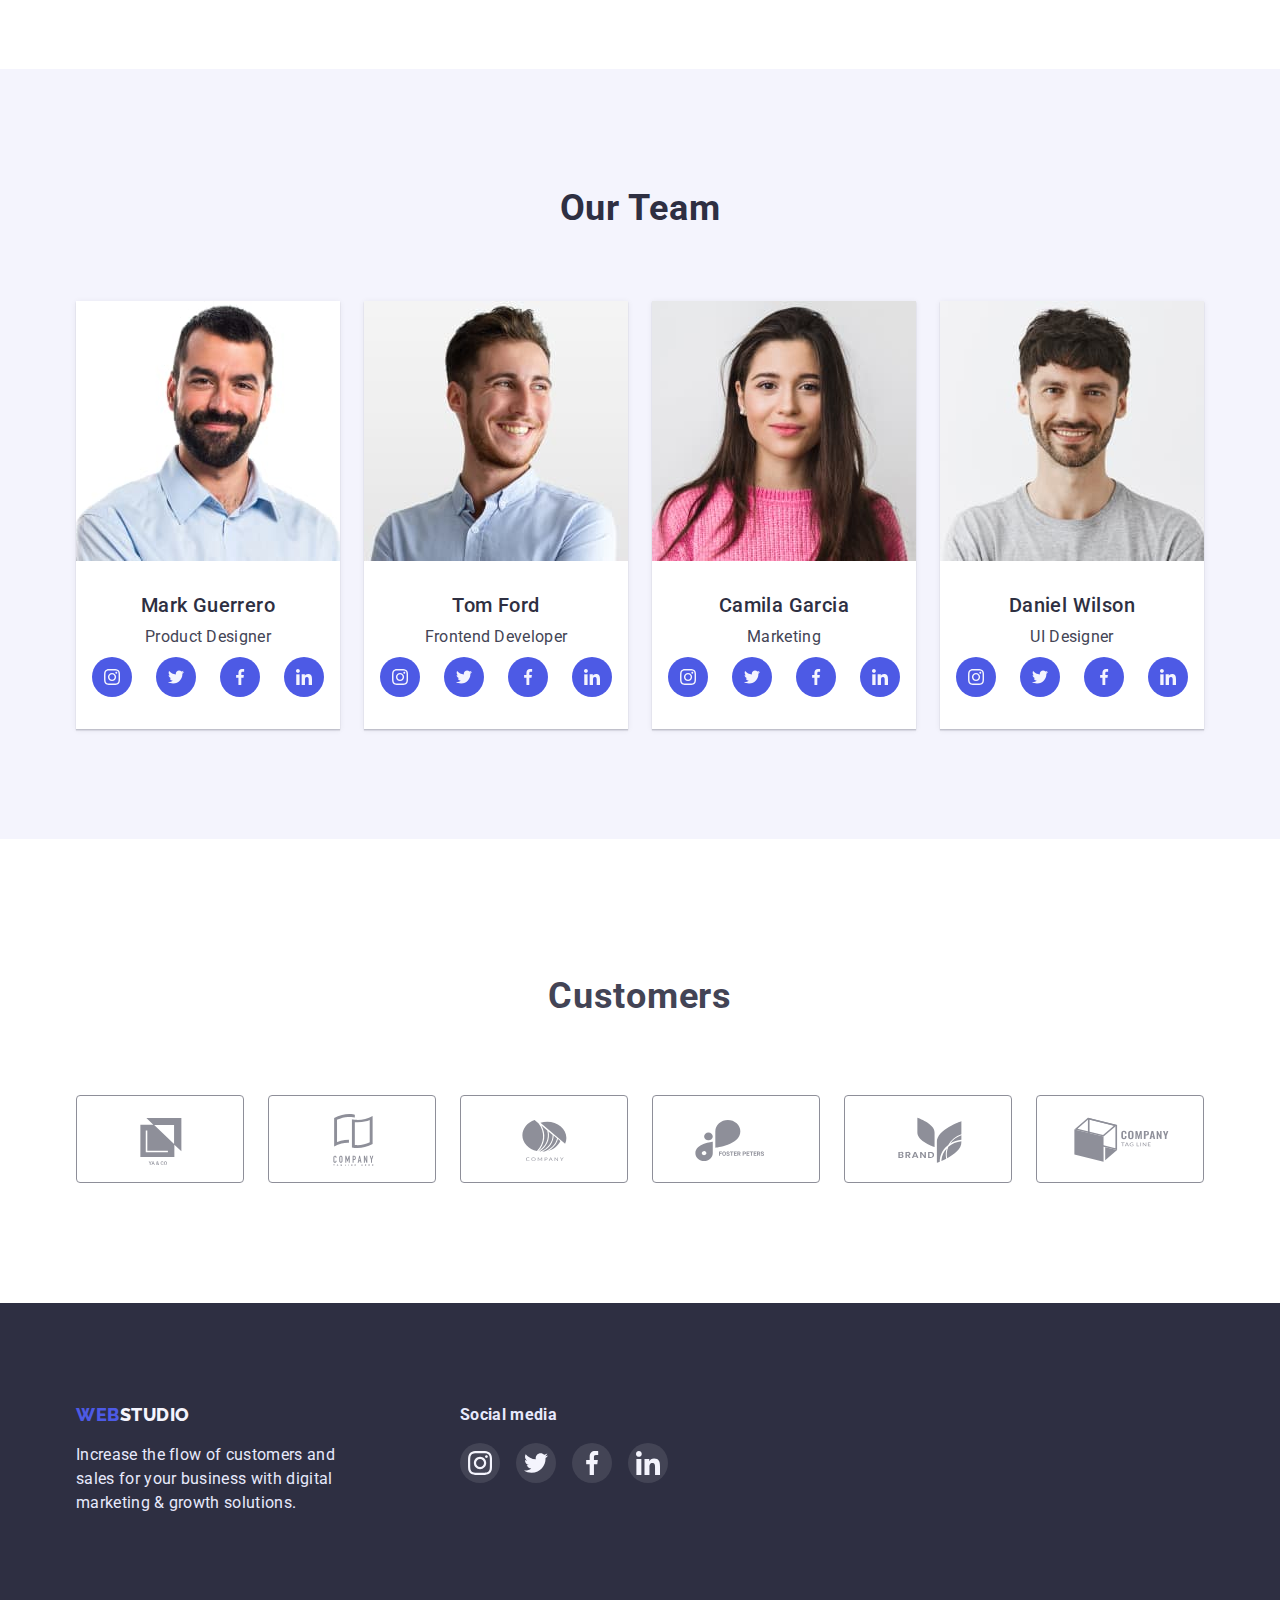
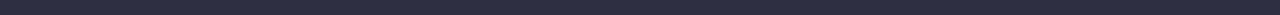
==== commit fa56751a: "update" ====
--- a/index.html
+++ b/index.html
@@ -28,13 +28,15 @@
           >
           <!-- Navigation -->
           <ul class="site-nav list">
-            <li>
+            <li class="site-nav-item">
               <a class="site-nav-link current" href="./index.html">Studio</a>
             </li>
-            <li>
+            <li class="site-nav-item">
               <a class="site-nav-link" href="./portfolio.html">Portfolio</a>
             </li>
-            <li><a class="site-nav-link" href="">Contacts</a></li>
+            <li class="site-nav-item">
+              <a class="site-nav-link" href="">Contacts</a>
+            </li>
           </ul>
         </nav>
         <!-- Contacts -->
--- a/css/styles.css
+++ b/css/styles.css
@@ -99,13 +99,14 @@
   color: var(--pressed-state);
   text-decoration: none;
 }
-.site-nav-link {
-  transition: color var(--transition);
-}
-
-.current::after {
-  justify-content: center;
-  align-items: center;
+
+.site-nav-item {
+  position: relative;
+}
+
+.site-nav-link.current::after {
+  position: absolute;
+  margin-top: 21px;
   content: '';
   display: flex;
   width: 100%;
@@ -113,7 +114,6 @@
   border-radius: 2px;
   background-color: var(--pressed-state);
 }
-
 .logo {
   padding-top: 24px;
   padding-bottom: 24px;
@@ -147,6 +147,8 @@
   line-height: 1.5;
   letter-spacing: 0.02em;
   text-align: left;
+  transition: var(--transition);
+  transition-property: color;
 }
 
 /* Contacts */
@@ -194,10 +196,12 @@
   color: var(--pressed-state);
 }
 .contacts .email {
-  transition: color var(--transition);
+  transition: var(--transition);
+  transition-property: color;
 }
 .contacts .phone {
-  transition: color var(--transition);
+  transition: var(--transition);
+  transition-property: color;
 }
 /*--- Section hero ---*/
 
@@ -252,7 +256,8 @@
   background-color: var(--pressed-state);
 }
 .hero-button {
-  transition: background-color var(--transition);
+  transition: var(--transition);
+  transition-property: background-color;
 }
 
 /*--- Section 1 ---*/
@@ -386,7 +391,8 @@
   border-radius: 50%;
 }
 .media-team-link {
-  transition: background-color var(--transition);
+  transition: var(--transition);
+  transition-property: background-color;
 }
 /*--- Customers---*/
 
@@ -429,7 +435,8 @@
   border: 1px solid var(--pressed-state);
 }
 .customers-link {
-  transition: color var(--transition), border var(--transition);
+  transition-property: color, border;
+  transition: var(--transition);
 }
 
 /*--- Footer ---*/
@@ -500,7 +507,8 @@
   border-radius: 50%;
 }
 .media-footer-link {
-  transition: background-color var(--transition);
+  transition-property: background-color;
+  transition: var(--transition);
 }
 .media-footer-svg {
   fill: currentColor;
@@ -558,7 +566,8 @@
   background-color: var(--pressed-state);
 }
 .modal-btn {
-  transition: background-color var(--transition);
+  transition-property: background-color;
+  transition: var(--transition);
 }
 
 /*--- Buttons portfolio list ---*/
@@ -594,7 +603,8 @@
     0px 3px 1px 0px #0000001a;
 }
 .filter-btn .btn {
-  transition: background-color var(--transition);
+  transition-property: background-color;
+  transition: var(--transition);
 }
 
 /*--- Portfolio cards ---*/
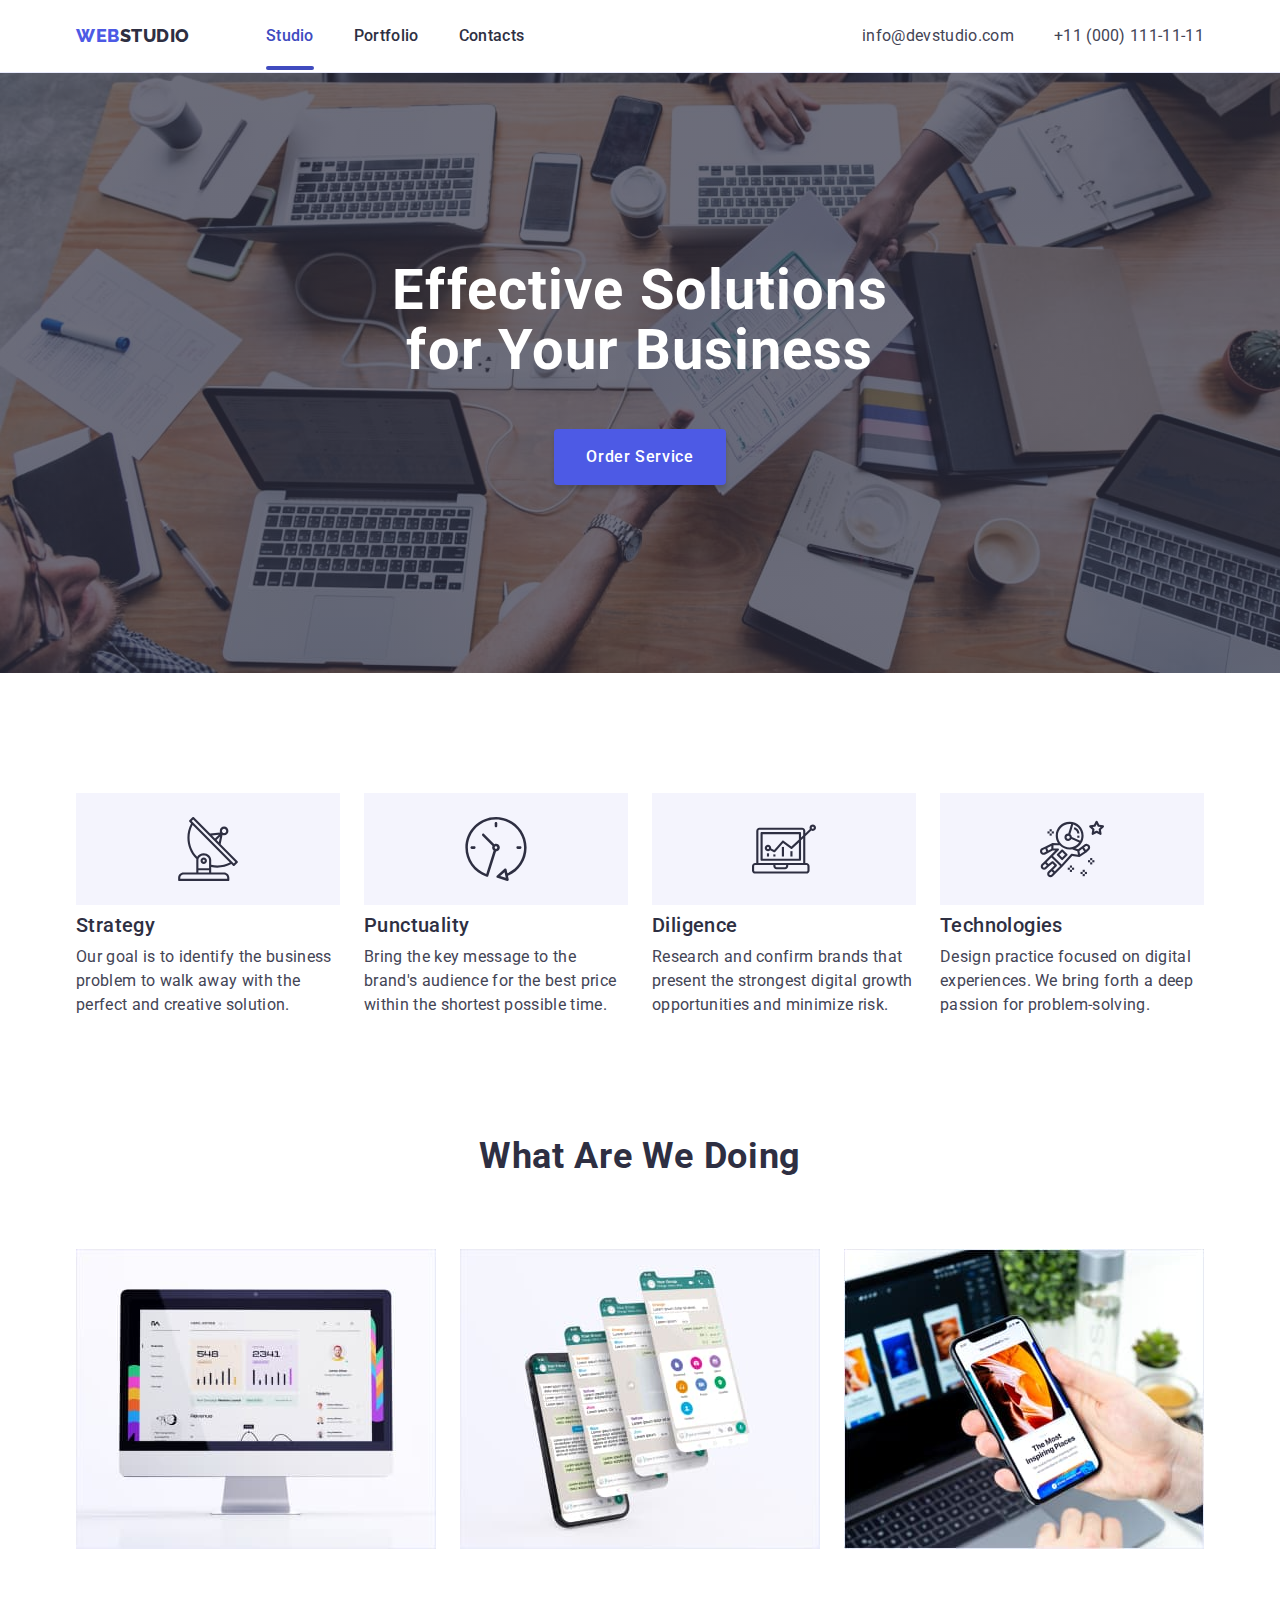
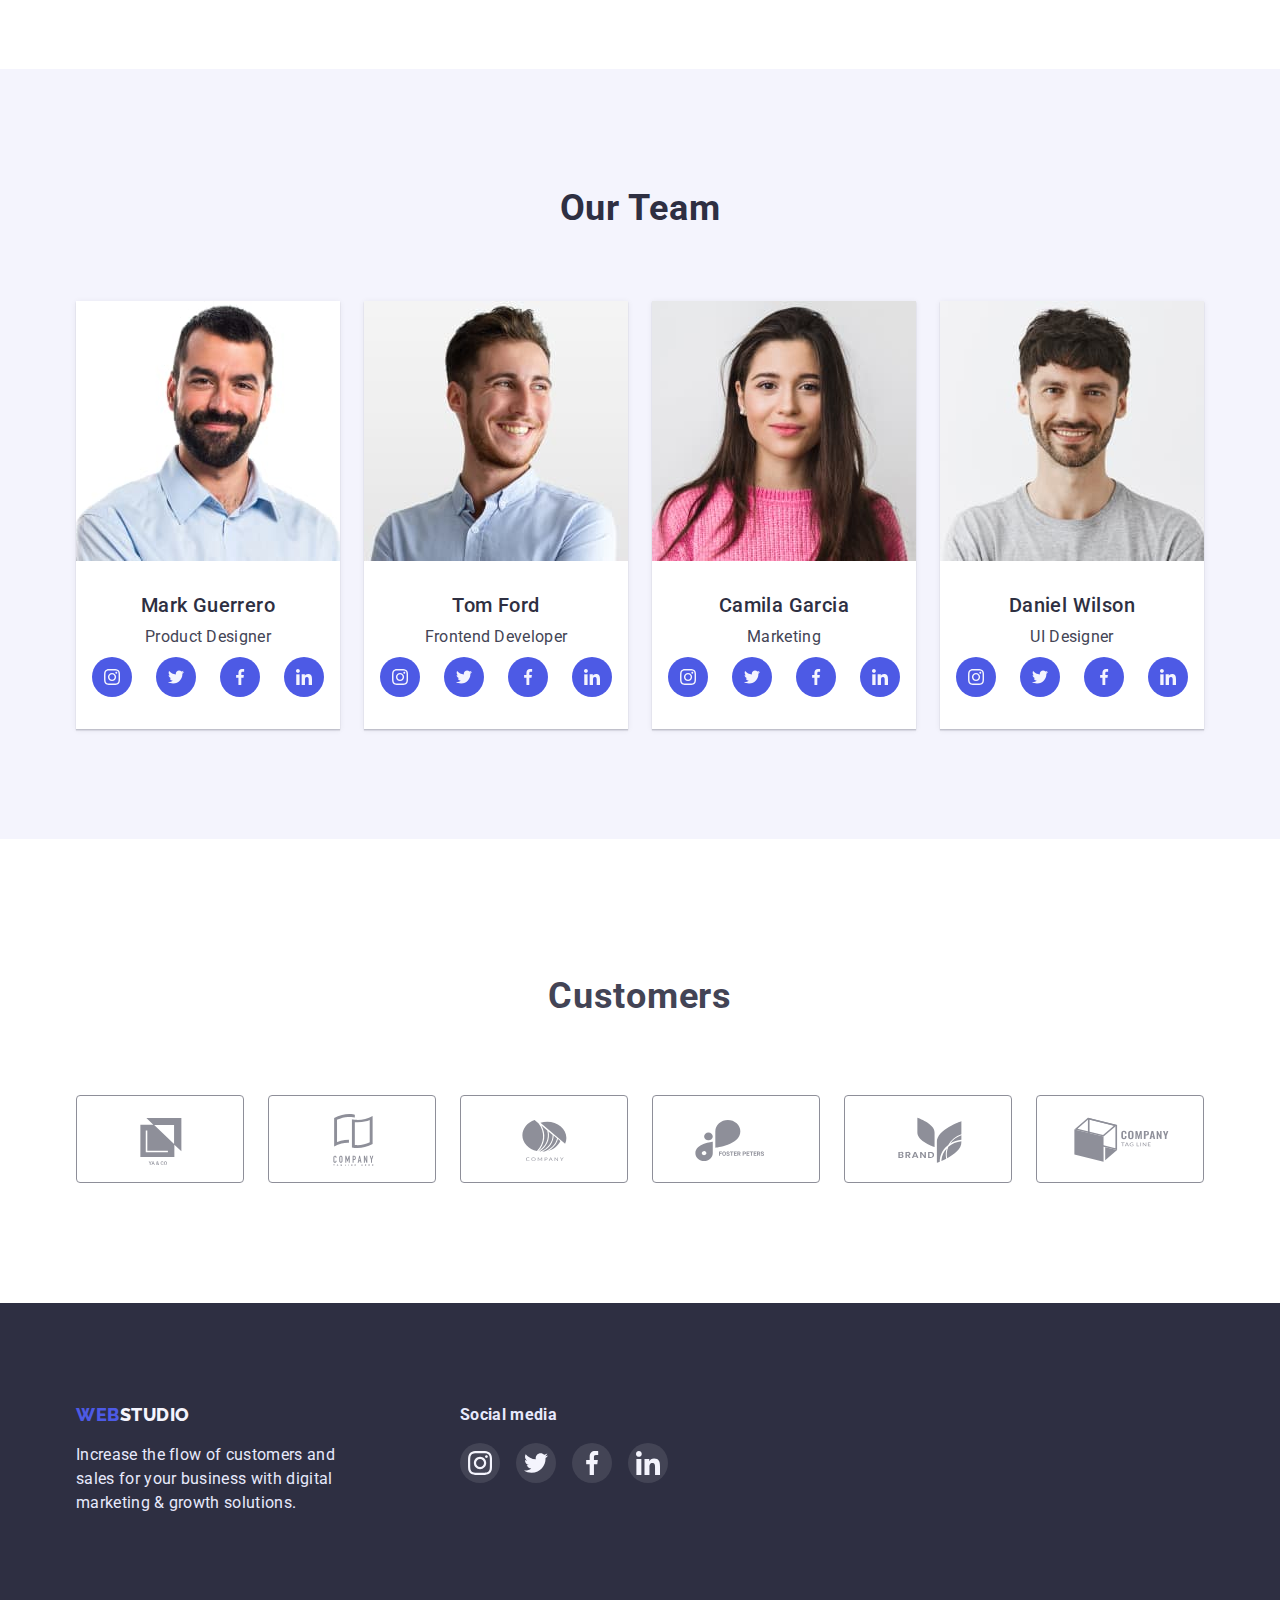
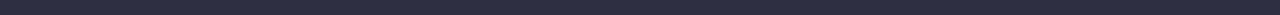
==== commit 7bb1f1ed: "update" ====
--- a/index.html
+++ b/index.html
@@ -28,13 +28,13 @@
           >
           <!-- Navigation -->
           <ul class="site-nav list">
-            <li class="site-nav-item">
+            <li>
               <a class="site-nav-link current" href="./index.html">Studio</a>
             </li>
-            <li class="site-nav-item">
+            <li>
               <a class="site-nav-link" href="./portfolio.html">Portfolio</a>
             </li>
-            <li class="site-nav-item">
+            <li>
               <a class="site-nav-link" href="">Contacts</a>
             </li>
           </ul>
--- a/css/styles.css
+++ b/css/styles.css
@@ -100,20 +100,6 @@
   text-decoration: none;
 }
 
-.site-nav-item {
-  position: relative;
-}
-
-.site-nav-link.current::after {
-  position: absolute;
-  margin-top: 21px;
-  content: '';
-  display: flex;
-  width: 100%;
-  height: 4px;
-  border-radius: 2px;
-  background-color: var(--pressed-state);
-}
 .logo {
   padding-top: 24px;
   padding-bottom: 24px;
@@ -138,6 +124,7 @@
   text-transform: uppercase;
 }
 .site-nav-link {
+  position: relative;
   padding-top: 24px;
   padding-bottom: 24px;
   color: var(--dark);
@@ -149,6 +136,17 @@
   text-align: left;
   transition: var(--transition);
   transition-property: color;
+}
+.site-nav-link.current::after {
+  position: absolute;
+  display: block;
+  content: '';
+  left: 0;
+  bottom: -1px;
+  width: 100%;
+  height: 4px;
+  border-radius: 2px;
+  background-color: var(--pressed-state);
 }
 
 /* Contacts */
@@ -174,6 +172,8 @@
   text-align: left;
   text-decoration: none;
   font-style: normal;
+  transition: var(--transition);
+  transition-property: color;
 }
 .contacts .phone {
   padding-top: 24px;
@@ -186,6 +186,8 @@
   text-align: left;
   text-decoration: none;
   font-style: normal;
+  transition: var(--transition);
+  transition-property: color;
 }
 .contacts .email:hover,
 .contacts .email:focus {
@@ -195,14 +197,7 @@
 .contacts .phone:focus {
   color: var(--pressed-state);
 }
-.contacts .email {
-  transition: var(--transition);
-  transition-property: color;
-}
-.contacts .phone {
-  transition: var(--transition);
-  transition-property: color;
-}
+
 /*--- Section hero ---*/
 
 .hero {
@@ -250,14 +245,12 @@
   cursor: pointer;
   border-radius: 4px;
   box-shadow: 0px 4px 4px 0px #00000026;
+  transition: var(--transition);
+  transition-property: background-color;
 }
 .hero-button:hover,
 .hero-button:focus {
   background-color: var(--pressed-state);
-}
-.hero-button {
-  transition: var(--transition);
-  transition-property: background-color;
 }
 
 /*--- Section 1 ---*/
@@ -381,6 +374,9 @@
   width: 100%;
   height: 100%;
   color: var(--light);
+  border-radius: 50%;
+  transition: var(--transition);
+  transition-property: background-color;
 }
 .media-team-icon-svg {
   fill: currentColor;
@@ -390,10 +386,7 @@
   background-color: var(--pressed-state);
   border-radius: 50%;
 }
-.media-team-link {
-  transition: var(--transition);
-  transition-property: background-color;
-}
+
 /*--- Customers---*/
 
 .customers-section {
@@ -425,6 +418,8 @@
   border: 1px solid #8e8f99;
   border-radius: 4px;
   color: var(--subtle-text);
+  transition-property: color;
+  transition: var(--transition);
 }
 .customers-svg {
   fill: currentColor;
@@ -433,10 +428,6 @@
 .customers-link:focus {
   color: var(--pressed-state);
   border: 1px solid var(--pressed-state);
-}
-.customers-link {
-  transition-property: color, border;
-  transition: var(--transition);
 }
 
 /*--- Footer ---*/
@@ -500,15 +491,14 @@
   width: 100%;
   height: 100%;
   color: var(--light);
+  border-radius: 50%;
+  transition-property: background-color;
+  transition: var(--transition);
 }
 .media-footer-link:hover,
 .media-footer-link:focus {
   background-color: var(--success);
   border-radius: 50%;
-}
-.media-footer-link {
-  transition-property: background-color;
-  transition: var(--transition);
 }
 .media-footer-svg {
   fill: currentColor;
@@ -559,15 +549,13 @@
   background-color: var(--accent);
   border: 1px solid rgba(0, 0, 0, 0.1);
   border-radius: 50%;
+  transition-property: background-color;
+  transition: var(--transition);
 }
 .modal-btn:hover,
 .modal-btn:focus {
   fill: var(--white-text);
   background-color: var(--pressed-state);
-}
-.modal-btn {
-  transition-property: background-color;
-  transition: var(--transition);
 }
 
 /*--- Buttons portfolio list ---*/
@@ -589,6 +577,8 @@
   cursor: pointer;
   border: none;
   border-radius: 4px;
+  transition-property: background-color;
+  transition: var(--transition);
 }
 .filter-btn {
   display: flex;
@@ -601,10 +591,6 @@
   background-color: var(--pressed-state);
   box-shadow: 0px 2px 2px 0px #0000001f, 0px 2px 1px 0px #00000014,
     0px 3px 1px 0px #0000001a;
-}
-.filter-btn .btn {
-  transition-property: background-color;
-  transition: var(--transition);
 }
 
 /*--- Portfolio cards ---*/
